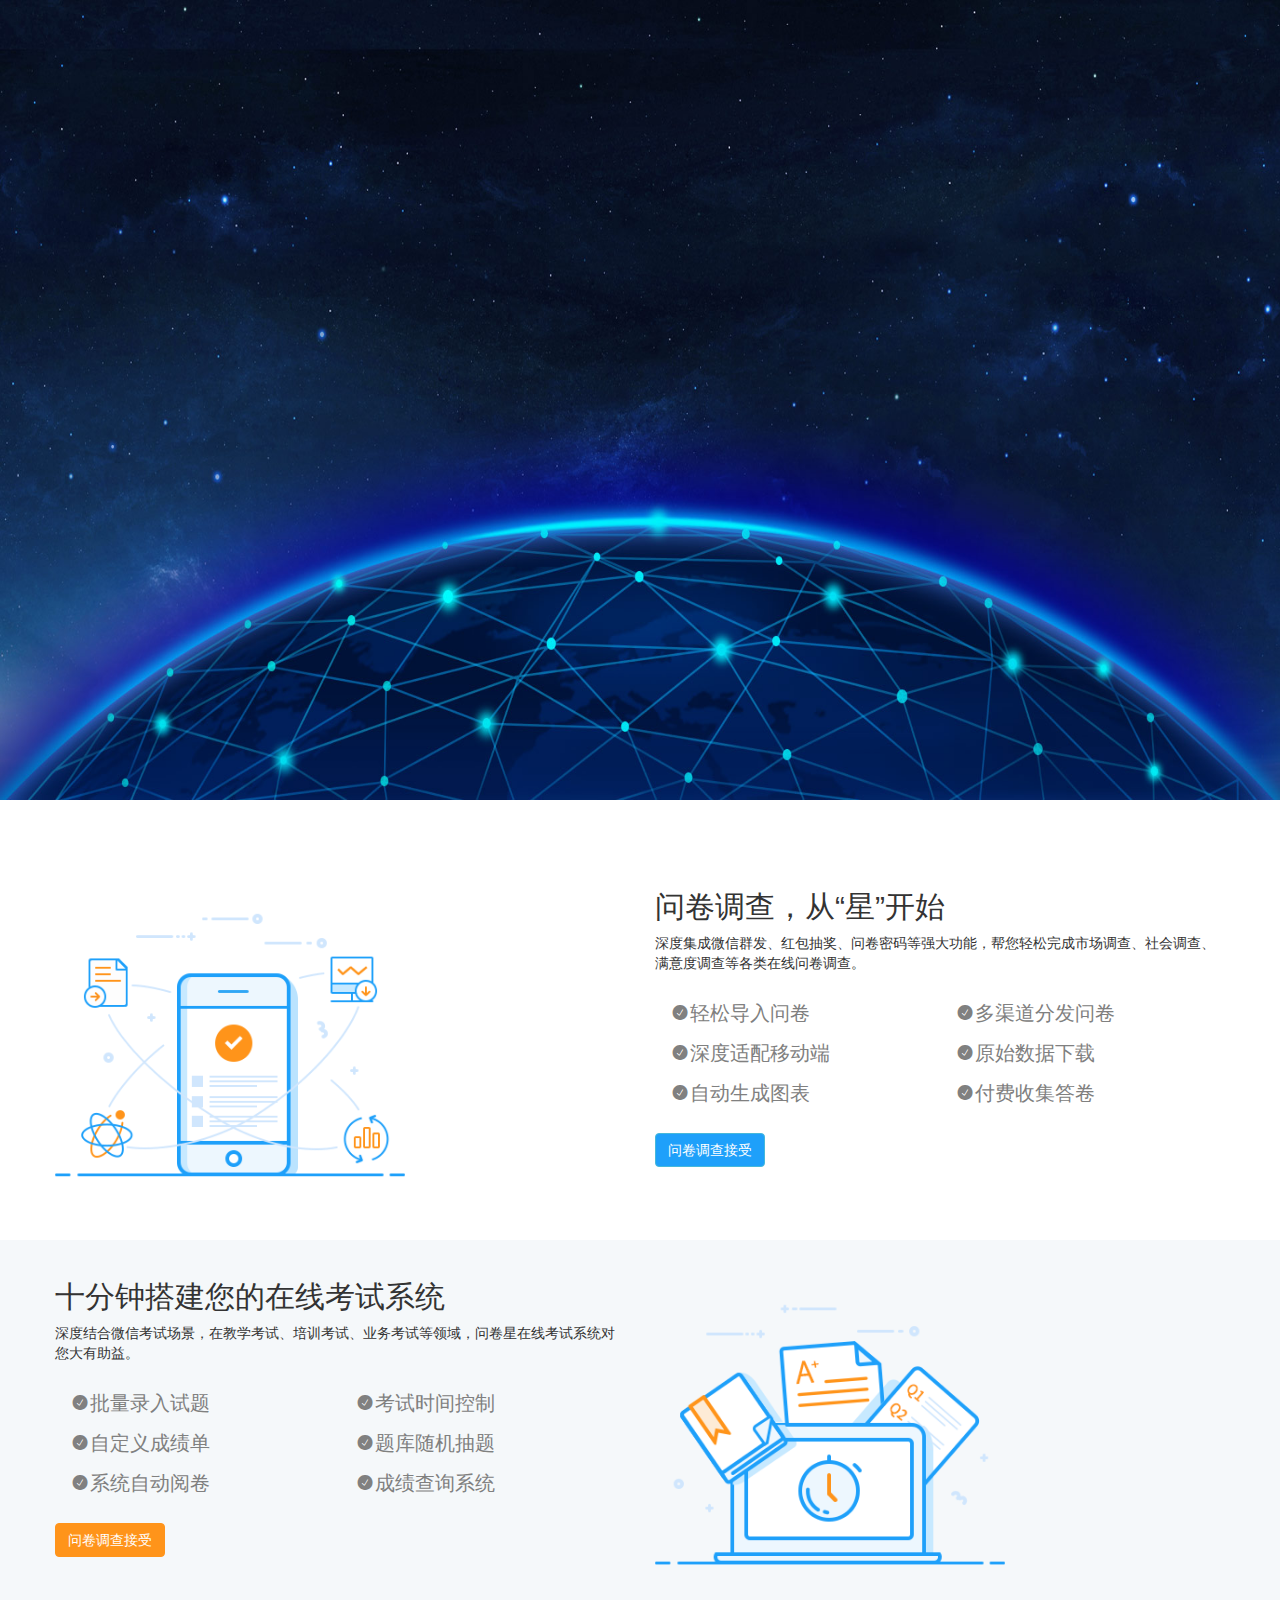
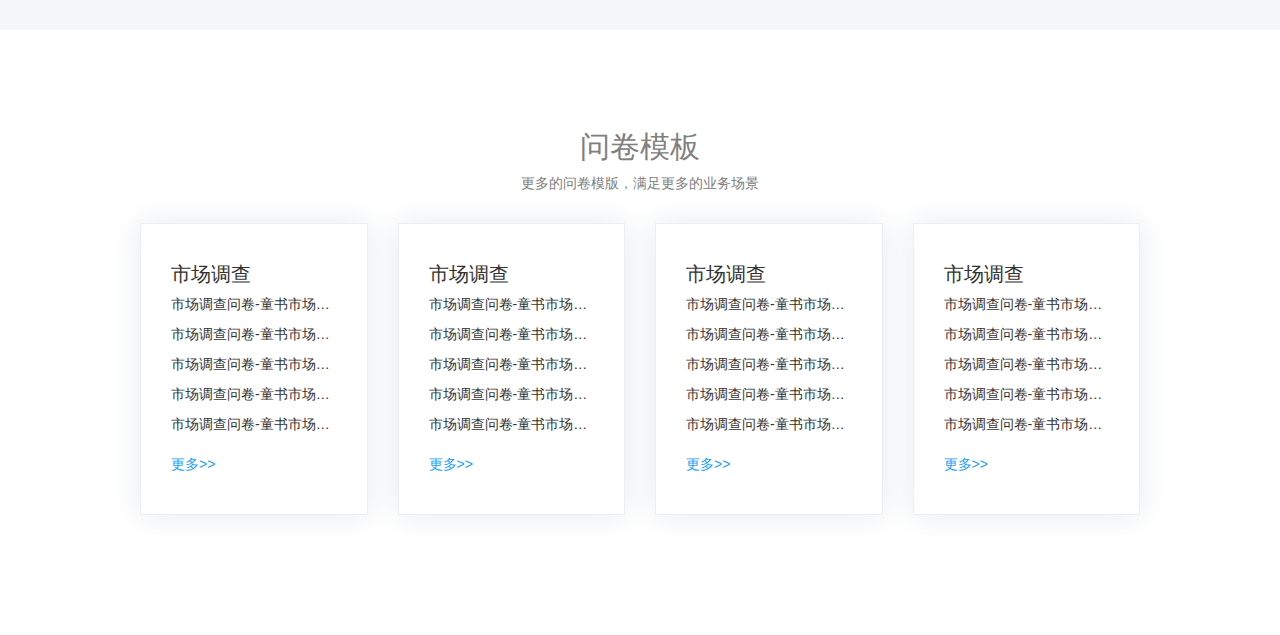
==== src/index.html @ 98cee8bc "问卷星的第一次提交" ====
<!DOCTYPE html>
<html lang="en">

<head>
  <meta charset="UTF-8">
  <meta name="viewport" content="width=device-width, initial-scale=1.0">
  <link rel="stylesheet" href="./bootstrap/css/bootstrap.min.css">
  <link rel="stylesheet" href="./css/public.css">
  <link rel="stylesheet" href="./css/font/iconfont.css">
  <link rel="stylesheet" href="./css/index.css">
  <title>问卷星</title>
</head>

<body>

  <div class="container-fluid">
    <div class="banner">
      <!-- <img src="./img/banner.jpg" alt=""> -->
    </div>
    <div class="banner_item">
      <div class="row public_width">
        <div class="col-lg-6 banner_img">
          <img src="./img/survey.png" alt="">
        </div>
        <div class="col-lg-6 banner_r">
          <h2>问卷调查，从“星”开始</h2>
          <p class="banner_desc">深度集成微信群发、红包抽奖、问卷密码等强大功能，帮您轻松完成市场调查、社会调查、满意度调查等各类在线问卷调查。</p>
          <ul class="banner_list">
            <li class="col-lg-6"><i class="iconfont icon-dui"></i>轻松导入问卷</li>
            <li class="col-lg-6"><i class="iconfont icon-dui"></i>多渠道分发问卷</li>
            <li class="col-lg-6"><i class="iconfont icon-dui"></i>深度适配移动端</li>
            <li class="col-lg-6"><i class="iconfont icon-dui"></i>原始数据下载</li>
            <li class="col-lg-6"><i class="iconfont icon-dui"></i>自动生成图表</li>
            <li class="col-lg-6"><i class="iconfont icon-dui"></i>付费收集答卷</li>
          </ul>
          <button type="button" class="btn btn-info">问卷调查接受</button>
        </div>

      </div>
    </div>

    <div class="banner_item blue_bg">
      <div class="row public_width" >
        <div class="col-lg-6 banner_r ">
          <h2>十分钟搭建您的在线考试系统</h2>
          <p class="banner_desc">深度结合微信考试场景，在教学考试、培训考试、业务考试等领域，问卷星在线考试系统对您大有助益。</p>
          <ul class="banner_list">
            <li class="col-lg-6"><i class="iconfont icon-dui"></i>批量录入试题</li>
            <li class="col-lg-6"><i class="iconfont icon-dui"></i>考试时间控制</li>
            <li class="col-lg-6"><i class="iconfont icon-dui"></i>自定义成绩单</li>
            <li class="col-lg-6"><i class="iconfont icon-dui"></i>题库随机抽题</li>
            <li class="col-lg-6"><i class="iconfont icon-dui"></i>系统自动阅卷</li>
            <li class="col-lg-6"><i class="iconfont icon-dui"></i>成绩查询系统</li>
          </ul>
          <button type="button" class="btn btn-info orange_btn">问卷调查接受</button>
        </div>

        <div class="col-lg-6 banner_img">
          <img src="./img/survey2.png" alt="">
        </div>

      </div>
    </div>

    <div class="q_template public_width">
      <h2 class="text-center gray_color">问卷模板</h2>
      <p class="text-center gray_color">更多的问卷模版，满足更多的业务场景</p>
      <div class="template_item_box row" >
        <div class="template_item col-lg-3">
          <div >
            <dl>
              <dt>市场调查</dt>
              <dd><p class="text_row_1"><a href="javascript:;">市场调查问卷-童书市场调查</a></p></dd>
              <dd><p class="text_row_1"><a href="javascript:;">市场调查问卷-童书市场调查</a></p></dd>
              <dd><p class="text_row_1"><a href="javascript:;">市场调查问卷-童书市场调查</a></p></dd>
              <dd><p class="text_row_1"><a href="javascript:;">市场调查问卷-童书市场调查</a></p></dd>
              <dd><p class="text_row_1"><a href="javascript:;">市场调查问卷-童书市场调查</a></p></dd>
            </dl>
            <p class="more">
              <a href="javascript:;" class="">更多>></a>
            </p>
          </div>
        </div>
        <div class="template_item col-lg-3">
          <div >
            <dl>
              <dt>市场调查</dt>
              <dd><p class="text_row_1"><a href="javascript:;">市场调查问卷-童书市场调查</a></p></dd>
              <dd><p class="text_row_1"><a href="javascript:;">市场调查问卷-童书市场调查</a></p></dd>
              <dd><p class="text_row_1"><a href="javascript:;">市场调查问卷-童书市场调查</a></p></dd>
              <dd><p class="text_row_1"><a href="javascript:;">市场调查问卷-童书市场调查</a></p></dd>
              <dd><p class="text_row_1"><a href="javascript:;">市场调查问卷-童书市场调查</a></p></dd>
            </dl>
            <p class="more">
              <a href="javascript:;" class="">更多>></a>
            </p>
          </div>
        </div>
        <div class="template_item col-lg-3">
          <div >
            <dl>
              <dt>市场调查</dt>
              <dd><p class="text_row_1"><a href="javascript:;">市场调查问卷-童书市场调查</a></p></dd>
              <dd><p class="text_row_1"><a href="javascript:;">市场调查问卷-童书市场调查</a></p></dd>
              <dd><p class="text_row_1"><a href="javascript:;">市场调查问卷-童书市场调查</a></p></dd>
              <dd><p class="text_row_1"><a href="javascript:;">市场调查问卷-童书市场调查</a></p></dd>
              <dd><p class="text_row_1"><a href="javascript:;">市场调查问卷-童书市场调查</a></p></dd>
            </dl>
            <p class="more">
              <a href="javascript:;" class="">更多>></a>
            </p>
          </div>
        </div>
        <div class="template_item col-lg-3">
          <div >
            <dl>
              <dt>市场调查</dt>
              <dd><p class="text_row_1"><a href="javascript:;">市场调查问卷-童书市场调查</a></p></dd>
              <dd><p class="text_row_1"><a href="javascript:;">市场调查问卷-童书市场调查</a></p></dd>
              <dd><p class="text_row_1"><a href="javascript:;">市场调查问卷-童书市场调查</a></p></dd>
              <dd><p class="text_row_1"><a href="javascript:;">市场调查问卷-童书市场调查</a></p></dd>
              <dd><p class="text_row_1"><a href="javascript:;">市场调查问卷-童书市场调查</a></p></dd>
            </dl>
            <p class="more">
              <a href="javascript:;" class="">更多>></a>
            </p>
          </div>
        </div>


      </div>
    </div>

  </div>

  <script src="https://libs.baidu.com/jquery/2.1.4/jquery.min.js"></script>
  <script src="./bootstrap/js/bootstrap.js"></script>
</body>

</html>
---- src/css/public.css ----
* {
    margin: 0;
    padding: 0;
}

.fl {
    float: left;
}

.fr {
    float: right;
}

.public_width {
    width: 1200px;
    margin: 0 auto;
}

li {
    list-style: none;
}

a {
    text-decoration: none;
    color: #333;
}

input[type="button"] {
    border: none;
}


/* 按钮样式 */

/* .btn {
    width: 80px;
    text-align: center;
    color: white;
    cursor: pointer;
    user-select: none;
    height: 30px;
    background-color: rgb(32, 176, 203);
    line-height: 30px;
} */


/* .btn:hover {
    background-color: rgba(32, 176, 203, 0.8);
} */


/* 清除浮动 */

.clf {
    overflow: hidden;
}


/* 取消按钮 */

.closeBtn {
    width: 80px;
    height: 30px;
    text-align: center;
    line-height: 30px;
    color: black;
    background-color: rgb(246, 247, 249);
    cursor: pointer;
    user-select: none;
}

.closeBtn:hover {
    color: red;
}


/* 蒙层样式 */

.mengc {
    position: fixed;
    height: 100%;
    width: 100%;
    /* background-color: rgba(0, 0, 0, 0.5); */
    left: 0;
    top: 0;
    z-index: 10000;
    /* display: none; */
}


/* 蒙层中间的框 */

.mengcChild {
    height: 330px;
    width: 500px;
    margin: 80px auto;
    background-color: white;
    border-radius: 10px;
    position: relative;
    padding: 20px;
}


/* 滚动条样式 */


/*定义滚动条高宽及背景 高宽分别对应横竖滚动条的尺寸*/

body::-webkit-scrollbar-track {
    background-color: #ccc;
    border-radius: 10px;
    -webkit-box-shadow: inset 0 0 6px rgba(0, 0, 0, 0.3);
}


/*定义滚动条轨道 内阴影+圆角*/

body::-webkit-scrollbar-thumb {
    background-color: #555;
    border-radius: 10px;
    -webkit-box-shadow: inset 0 0 6px rgba(0, 0, 0, .3);
}

body::-webkit-scrollbar {
    width: 10px;
    height: 10px;
    background-color: transparent;
}


/* 分页样式 */

.pagebox {
    overflow: hidden;
    float: right;
}

.pagebox span {
    display: block;
    width: 30px;
    height: 30px;
    margin: 5px 5px 5px 0;
    float: left;
    line-height: 30px;
    text-align: center;
    cursor: pointer;
    font-size: 14px;
    user-select: none;
}


/* 提示语样式 */

.alertBox {
    position: fixed;
    width: 100%;
    left: 0;
    top: 20px;
    display: none;
    z-index: 199;
}

.alertTxt {
    border: 3px rgb(112, 200, 248) solid;
    background-color: rgb(219, 241, 253);
    padding: 0 20px;
    margin: 0 auto;
    line-height: 40px;
    display: table;
    text-align: center;
    user-select: none;
}


/* 进度条样式 */


/* 表示总长度背景色 */

progress::-webkit-progress-bar {
    background-color: white;
    border-radius: 7px;
}


/* 表示已完成进度背景色 */

progress::-webkit-progress-value {
    background: rgb(254, 189, 190);
    border-radius: 7px;
}

[v-cloak] {
    display: none;
}


#pageBox .nowPage {

    color: white;
    background-color: rgb(0, 150, 136);
    border-color: rgb(0, 150, 136);
}


#pageBox .noClick {

    /* pointer-events:none; */
    color: #ccc;
    cursor: not-allowed;

}

.text_c {
    text-align: center;
}

.border_1 {
    border: 1px solid #ccc;
}

.h_30{
    height: 30px;
}
.h_500 {
    height: 500px;
}
.h_1000{
    height: 1000px;

}
/* 鼠标停留效果 */
.hover_blue:hover {
    color: rgb(0, 150, 136);
}

/* 超出一行不显示 */

.text_row_1 {
    width: 100%;
    overflow: hidden;
    white-space: nowrap;
    text-overflow: ellipsis;
}

.text_row_2 {
    display: -webkit-box;
    -webkit-box-orient: vertical;
    -webkit-line-clamp: 2;
    overflow: hidden;
}

.shadow_1{
    box-shadow: 1px 1px 5px rgba(0,0,0,.2);
}

.gray_color{
  color: rgb(128, 128, 128);
}
---- src/css/font/iconfont.css ----
@font-face {font-family: "iconfont";
  src: url('iconfont.eot?t=1590397806710'); /* IE9 */
  src: url('iconfont.eot?t=1590397806710#iefix') format('embedded-opentype'), /* IE6-IE8 */
  url('[data-uri]') format('woff2'),
  url('iconfont.woff?t=1590397806710') format('woff'),
  url('iconfont.ttf?t=1590397806710') format('truetype'), /* chrome, firefox, opera, Safari, Android, iOS 4.2+ */
  url('iconfont.svg?t=1590397806710#iconfont') format('svg'); /* iOS 4.1- */
}

.iconfont {
  font-family: "iconfont" !important;
  font-size: 16px;
  font-style: normal;
  -webkit-font-smoothing: antialiased;
  -moz-osx-font-smoothing: grayscale;
}

.icon-VIP:before {
  content: "\e616";
}

.icon-huiyuan1:before {
  content: "\e717";
}

.icon-pm-memberCard:before {
  content: "\e608";
}

.icon-tupian:before {
  content: "\e656";
}

.icon-qianbao:before {
  content: "\e625";
}

.icon-05:before {
  content: "\e610";
}

.icon-biaoqing-xue:before {
  content: "\e634";
}

.icon-dizhi:before {
  content: "\e63e";
}

.icon-youyou-:before {
  content: "\e642";
}

.icon-gerenxinxi:before {
  content: "\e678";
}

.icon-phb:before {
  content: "\e611";
}

.icon-bofangsanjiaoxing:before {
  content: "\e769";
}

.icon-bofang:before {
  content: "\e622";
}

.icon-xiugai:before {
  content: "\e765";
}

.icon-zanting_huaban:before {
  content: "\e638";
}

.icon-11qq:before {
  content: "\e64d";
}

.icon-tuichu2:before {
  content: "\e64e";
}

.icon-guanbi:before {
  content: "\e61b";
}

.icon-weixin1:before {
  content: "\e633";
}

.icon-youfanye:before {
  content: "\e641";
}

.icon-xiangzuo:before {
  content: "\e62f";
}

.icon-weibo1:before {
  content: "\e62d";
}

.icon-you:before {
  content: "\e605";
}

.icon-shangxia:before {
  content: "\e60f";
}

.icon-cuo:before {
  content: "\e613";
}

.icon-dui:before {
  content: "\e614";
}

.icon-zuo:before {
  content: "\e609";
}

.icon-shuru:before {
  content: "\e6ab";
}

.icon-gerenzhongxin:before {
  content: "\e60a";
}

.icon-fangdajing:before {
  content: "\e637";
}

.icon-icon-test:before {
  content: "\e640";
}

.icon-shanchu:before {
  content: "\e603";
}

.icon-huopiaotongxing:before {
  content: "\e604";
}

.icon-zuobiao:before {
  content: "\e615";
}

.icon-iconset0431:before {
  content: "\e736";
}

.icon-iconset0432:before {
  content: "\e737";
}

.icon-tianjia:before {
  content: "\e631";
}

.icon-erweima1:before {
  content: "\e618";
}

.icon-erweima:before {
  content: "\e632";
}

.icon-dianhua:before {
  content: "\e60c";
}

.icon-shijian:before {
  content: "\e65f";
}

.icon-rili:before {
  content: "\e60e";
}

.icon-tablerefresh:before {
  content: "\e61c";
}

.icon-wangfandijia:before {
  content: "\e8da";
}

.icon-tianqi:before {
  content: "\e61a";
}

.icon-jiantou:before {
  content: "\e612";
}

.icon-tubiaolunkuo-:before {
  content: "\e60b";
}

.icon-airudiantubiaohuizhi-zhuanqu_xianaixin:before {
  content: "\e6a1";
}

.icon-canting:before {
  content: "\e607";
}

.icon-laba:before {
  content: "\e60d";
}

.icon-weimingmingwenjianjia_xunhuan:before {
  content: "\e63b";
}

.icon-chaxun:before {
  content: "\e78a";
}

.icon-qianbi:before {
  content: "\e628";
}

.icon-taojinbi:before {
  content: "\e756";
}

.icon-bizhong:before {
  content: "\e65d";
}

.icon-icon-bofang:before {
  content: "\e630";
}

.icon-bi:before {
  content: "\e620";
}

.icon-shoucang2:before {
  content: "\e601";
}

.icon-dianzan:before {
  content: "\e602";
}

.icon-jinzhi:before {
  content: "\e635";
}

.icon-UPzhu:before {
  content: "\e665";
}

.icon-shouye:before {
  content: "\e606";
}

.icon-fengche:before {
  content: "\e600";
}

.icon-bilibili-fill:before {
  content: "\e75c";
}
---- src/css/index.css ----
.desc{
  color: rgb(128, 128, 128);
  margin: 10px 0;

}
.banner_list{
  margin: 20px 0;
  overflow: hidden;

}
.banner_list>li{
  line-height: 40px;
  color: rgb(128, 128, 128);
  font-size: 20px;
}

.banner_item{
  padding: 20px 0;
}
.banner_list>li i{
  font-size: 20px;

}
.banner_r .btn{
  background-color: rgb(30, 160, 250);
}
.blue_bg{
  background-color: rgb(245, 248, 250);
}
.banner_r .orange_btn{
  background-color: rgb(255, 148, 26);
  border-color: rgb(255, 148, 26);
}
.banner_img{
  height: 350px;
}
.banner_img img{
  height: 100%;
}
.template_item_box{
  padding: 20px 100px;
  /* background-color: rgb(246, 248, 249); */
  overflow: hidden;
}


.template_item>div{
  background-color: white;
  padding: 30px;
  /* height: 300px; */
  box-shadow: 0px 0px 30px #E6E9ED;
  border: 1px solid #EEEEEE;
}
.q_template{
  margin: 100px auto;
}
.template_item dt{
  font-size: 20px;
  line-height: 40px;
  font-weight: 500;
}
.template_item .more{
 height: 20px;
}
.template_item .more a{
  /* float: right; */
  margin-right: 10px;
  color: #1EA0FA;
}
.container-fluid{
  padding: 0;
}
.banner{
  background: url(../img/banner.jpg) no-repeat;
  background-size: 100% 100%;
  height: 800px;
  margin-bottom: 50px;
}
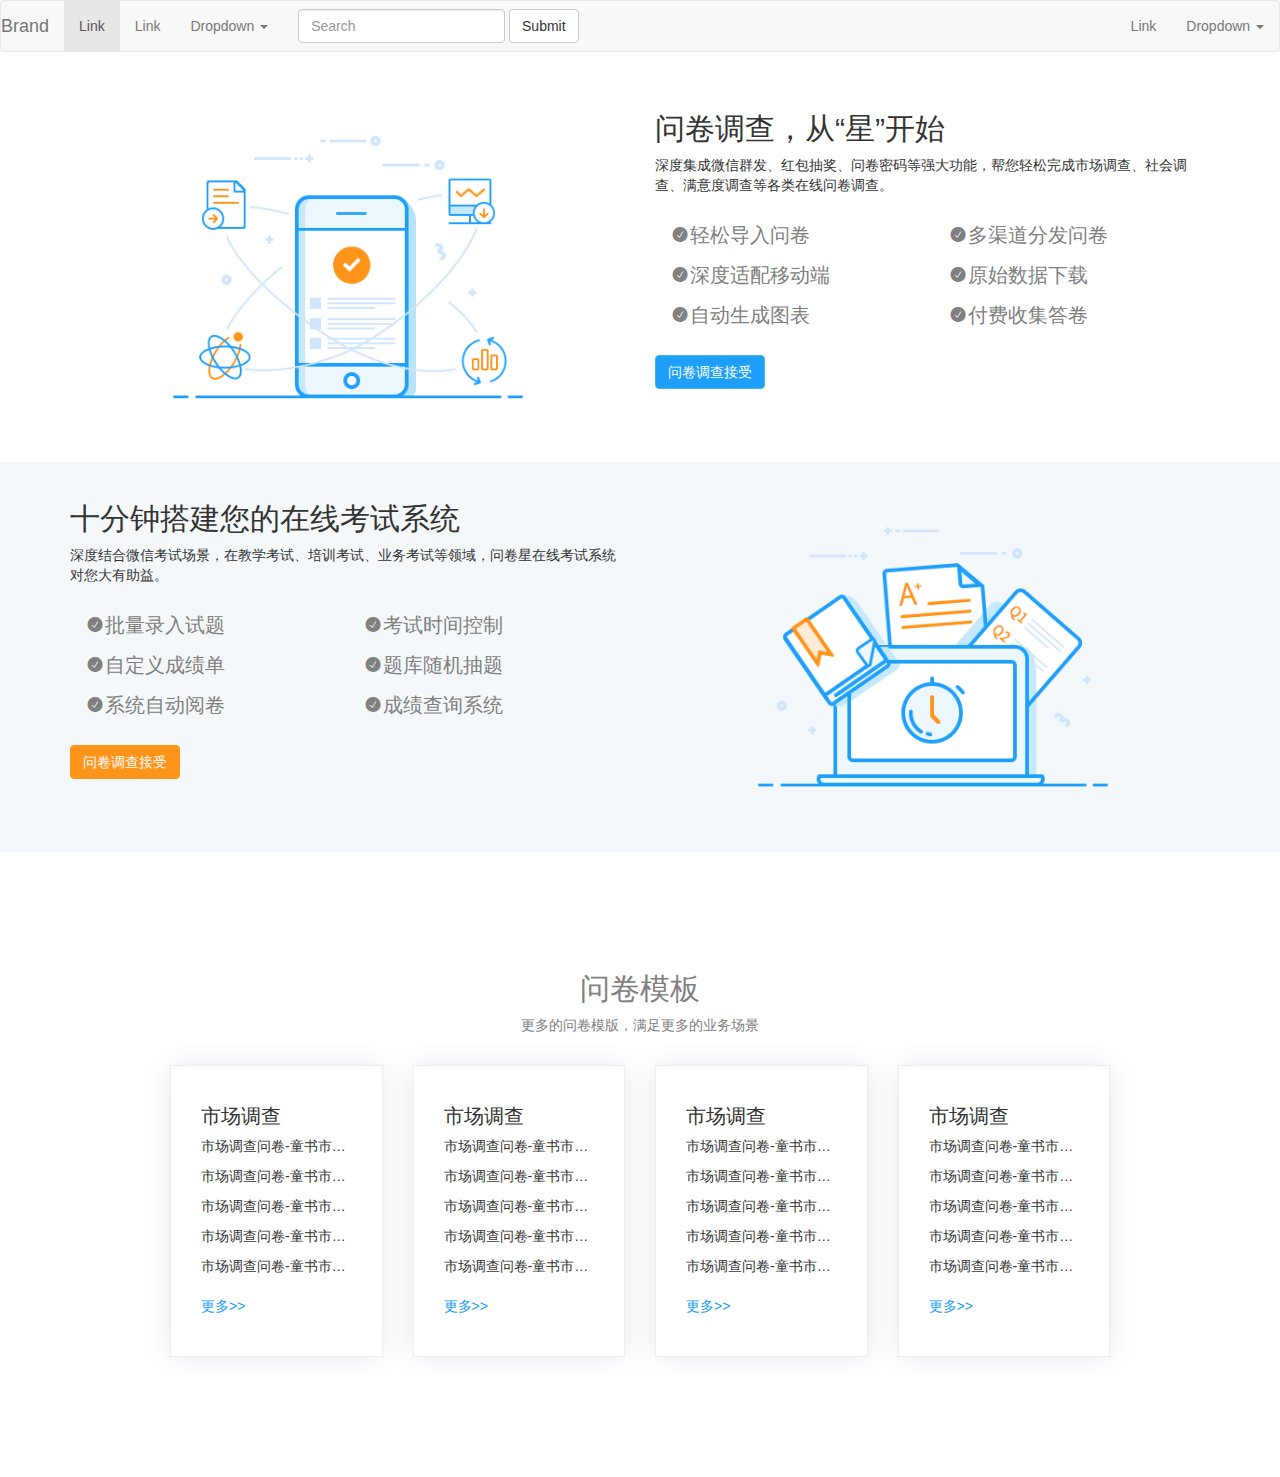
==== commit 71881c85: "第二次提交，实现页面的响应式" ====
--- a/src/index.html
+++ b/src/index.html
@@ -12,26 +12,81 @@
 </head>
 
 <body>
-
-  <div class="container-fluid">
-    <div class="banner">
-      <!-- <img src="./img/banner.jpg" alt=""> -->
-    </div>
-    <div class="banner_item">
-      <div class="row public_width">
-        <div class="col-lg-6 banner_img">
+    <nav class="navbar navbar-default">
+      <div class="container-fluid">
+        <!-- Brand and toggle get grouped for better mobile display -->
+        <div class="navbar-header">
+          <button type="button" class="navbar-toggle collapsed" data-toggle="collapse" data-target="#bs-example-navbar-collapse-1" aria-expanded="false">
+            <span class="sr-only">Toggle navigation</span>
+            <span class="icon-bar"></span>
+            <span class="icon-bar"></span>
+            <span class="icon-bar"></span>
+          </button>
+          <a class="navbar-brand" href="#">Brand</a>
+        </div>
+    
+        <!-- Collect the nav links, forms, and other content for toggling -->
+        <div class="collapse navbar-collapse" id="bs-example-navbar-collapse-1">
+          <ul class="nav navbar-nav">
+            <li class="active"><a href="#">Link <span class="sr-only">(current)</span></a></li>
+            <li><a href="#">Link</a></li>
+            <li class="dropdown">
+              <a href="#" class="dropdown-toggle" data-toggle="dropdown" role="button" aria-haspopup="true" aria-expanded="false">Dropdown <span class="caret"></span></a>
+              <ul class="dropdown-menu">
+                <li><a href="#">Action</a></li>
+                <li><a href="#">Another action</a></li>
+                <li><a href="#">Something else here</a></li>
+                <li role="separator" class="divider"></li>
+                <li><a href="#">Separated link</a></li>
+                <li role="separator" class="divider"></li>
+                <li><a href="#">One more separated link</a></li>
+              </ul>
+            </li>
+          </ul>
+          <form class="navbar-form navbar-left">
+            <div class="form-group">
+              <input type="text" class="form-control" placeholder="Search">
+            </div>
+            <button type="submit" class="btn btn-default">Submit</button>
+          </form>
+          <ul class="nav navbar-nav navbar-right">
+            <li><a href="#">Link</a></li>
+            <li class="dropdown">
+              <a href="#" class="dropdown-toggle" data-toggle="dropdown" role="button" aria-haspopup="true" aria-expanded="false">Dropdown <span class="caret"></span></a>
+              <ul class="dropdown-menu">
+                <li><a href="#">Action</a></li>
+                <li><a href="#">Another action</a></li>
+                <li><a href="#">Something else here</a></li>
+                <li role="separator" class="divider"></li>
+                <li><a href="#">Separated link</a></li>
+              </ul>
+            </li>
+          </ul>
+        </div><!-- /.navbar-collapse -->
+      </div><!-- /.container-fluid -->
+    </nav>
+
+  <div class="container">
+
+    
+
+  </div>
+  <div class="banner_item">
+    <div class="container">
+      <div class="row ">
+        <div class="col-md-6 banner_img">
           <img src="./img/survey.png" alt="">
         </div>
-        <div class="col-lg-6 banner_r">
+        <div class="col-md-6 banner_r">
           <h2>问卷调查，从“星”开始</h2>
           <p class="banner_desc">深度集成微信群发、红包抽奖、问卷密码等强大功能，帮您轻松完成市场调查、社会调查、满意度调查等各类在线问卷调查。</p>
           <ul class="banner_list">
-            <li class="col-lg-6"><i class="iconfont icon-dui"></i>轻松导入问卷</li>
-            <li class="col-lg-6"><i class="iconfont icon-dui"></i>多渠道分发问卷</li>
-            <li class="col-lg-6"><i class="iconfont icon-dui"></i>深度适配移动端</li>
-            <li class="col-lg-6"><i class="iconfont icon-dui"></i>原始数据下载</li>
-            <li class="col-lg-6"><i class="iconfont icon-dui"></i>自动生成图表</li>
-            <li class="col-lg-6"><i class="iconfont icon-dui"></i>付费收集答卷</li>
+            <li class="col-xs-6"><i class="iconfont icon-dui"></i>轻松导入问卷</li>
+            <li class="col-xs-6"><i class="iconfont icon-dui"></i>多渠道分发问卷</li>
+            <li class="col-xs-6"><i class="iconfont icon-dui"></i>深度适配移动端</li>
+            <li class="col-xs-6"><i class="iconfont icon-dui"></i>原始数据下载</li>
+            <li class="col-xs-6"><i class="iconfont icon-dui"></i>自动生成图表</li>
+            <li class="col-xs-6"><i class="iconfont icon-dui"></i>付费收集答卷</li>
           </ul>
           <button type="button" class="btn btn-info">问卷调查接受</button>
         </div>
@@ -39,99 +94,144 @@
       </div>
     </div>
 
-    <div class="banner_item blue_bg">
-      <div class="row public_width" >
-        <div class="col-lg-6 banner_r ">
+  </div>
+
+  <div class="banner_item blue_bg">
+    <div class="container">
+      <div class="row ">
+        <div class="col-md-6 banner_img col-md-push-6">
+          <img src="./img/survey2.png" alt="">
+        </div>
+
+        <div class="col-md-6 banner_r  col-md-pull-6">
           <h2>十分钟搭建您的在线考试系统</h2>
           <p class="banner_desc">深度结合微信考试场景，在教学考试、培训考试、业务考试等领域，问卷星在线考试系统对您大有助益。</p>
           <ul class="banner_list">
-            <li class="col-lg-6"><i class="iconfont icon-dui"></i>批量录入试题</li>
-            <li class="col-lg-6"><i class="iconfont icon-dui"></i>考试时间控制</li>
-            <li class="col-lg-6"><i class="iconfont icon-dui"></i>自定义成绩单</li>
-            <li class="col-lg-6"><i class="iconfont icon-dui"></i>题库随机抽题</li>
-            <li class="col-lg-6"><i class="iconfont icon-dui"></i>系统自动阅卷</li>
-            <li class="col-lg-6"><i class="iconfont icon-dui"></i>成绩查询系统</li>
+            <li class="col-xs-6"><i class="iconfont icon-dui"></i>批量录入试题</li>
+            <li class="col-xs-6"><i class="iconfont icon-dui"></i>考试时间控制</li>
+            <li class="col-xs-6"><i class="iconfont icon-dui"></i>自定义成绩单</li>
+            <li class="col-xs-6"><i class="iconfont icon-dui"></i>题库随机抽题</li>
+            <li class="col-xs-6"><i class="iconfont icon-dui"></i>系统自动阅卷</li>
+            <li class="col-xs-6"><i class="iconfont icon-dui"></i>成绩查询系统</li>
           </ul>
           <button type="button" class="btn btn-info orange_btn">问卷调查接受</button>
         </div>
 
-        <div class="col-lg-6 banner_img">
-          <img src="./img/survey2.png" alt="">
-        </div>
-
+     
       </div>
     </div>
 
-    <div class="q_template public_width">
-      <h2 class="text-center gray_color">问卷模板</h2>
-      <p class="text-center gray_color">更多的问卷模版，满足更多的业务场景</p>
-      <div class="template_item_box row" >
-        <div class="template_item col-lg-3">
-          <div >
-            <dl>
-              <dt>市场调查</dt>
-              <dd><p class="text_row_1"><a href="javascript:;">市场调查问卷-童书市场调查</a></p></dd>
-              <dd><p class="text_row_1"><a href="javascript:;">市场调查问卷-童书市场调查</a></p></dd>
-              <dd><p class="text_row_1"><a href="javascript:;">市场调查问卷-童书市场调查</a></p></dd>
-              <dd><p class="text_row_1"><a href="javascript:;">市场调查问卷-童书市场调查</a></p></dd>
-              <dd><p class="text_row_1"><a href="javascript:;">市场调查问卷-童书市场调查</a></p></dd>
-            </dl>
-            <p class="more">
-              <a href="javascript:;" class="">更多>></a>
-            </p>
-          </div>
-        </div>
-        <div class="template_item col-lg-3">
-          <div >
-            <dl>
-              <dt>市场调查</dt>
-              <dd><p class="text_row_1"><a href="javascript:;">市场调查问卷-童书市场调查</a></p></dd>
-              <dd><p class="text_row_1"><a href="javascript:;">市场调查问卷-童书市场调查</a></p></dd>
-              <dd><p class="text_row_1"><a href="javascript:;">市场调查问卷-童书市场调查</a></p></dd>
-              <dd><p class="text_row_1"><a href="javascript:;">市场调查问卷-童书市场调查</a></p></dd>
-              <dd><p class="text_row_1"><a href="javascript:;">市场调查问卷-童书市场调查</a></p></dd>
-            </dl>
-            <p class="more">
-              <a href="javascript:;" class="">更多>></a>
-            </p>
-          </div>
-        </div>
-        <div class="template_item col-lg-3">
-          <div >
-            <dl>
-              <dt>市场调查</dt>
-              <dd><p class="text_row_1"><a href="javascript:;">市场调查问卷-童书市场调查</a></p></dd>
-              <dd><p class="text_row_1"><a href="javascript:;">市场调查问卷-童书市场调查</a></p></dd>
-              <dd><p class="text_row_1"><a href="javascript:;">市场调查问卷-童书市场调查</a></p></dd>
-              <dd><p class="text_row_1"><a href="javascript:;">市场调查问卷-童书市场调查</a></p></dd>
-              <dd><p class="text_row_1"><a href="javascript:;">市场调查问卷-童书市场调查</a></p></dd>
-            </dl>
-            <p class="more">
-              <a href="javascript:;" class="">更多>></a>
-            </p>
-          </div>
-        </div>
-        <div class="template_item col-lg-3">
-          <div >
-            <dl>
-              <dt>市场调查</dt>
-              <dd><p class="text_row_1"><a href="javascript:;">市场调查问卷-童书市场调查</a></p></dd>
-              <dd><p class="text_row_1"><a href="javascript:;">市场调查问卷-童书市场调查</a></p></dd>
-              <dd><p class="text_row_1"><a href="javascript:;">市场调查问卷-童书市场调查</a></p></dd>
-              <dd><p class="text_row_1"><a href="javascript:;">市场调查问卷-童书市场调查</a></p></dd>
-              <dd><p class="text_row_1"><a href="javascript:;">市场调查问卷-童书市场调查</a></p></dd>
-            </dl>
-            <p class="more">
-              <a href="javascript:;" class="">更多>></a>
-            </p>
-          </div>
-        </div>
-
-
-      </div>
+  </div>
+
+  <div class="q_template container">
+    <h2 class="text-center gray_color">问卷模板</h2>
+    <p class="text-center gray_color">更多的问卷模版，满足更多的业务场景</p>
+    <div class="template_item_box row">
+      <div class="template_item col-lg-3  col-md-6">
+        <div>
+          <dl>
+            <dt>市场调查</dt>
+            <dd>
+              <p class="text_row_1"><a href="javascript:;">市场调查问卷-童书市场调查</a></p>
+            </dd>
+            <dd>
+              <p class="text_row_1"><a href="javascript:;">市场调查问卷-童书市场调查</a></p>
+            </dd>
+            <dd>
+              <p class="text_row_1"><a href="javascript:;">市场调查问卷-童书市场调查</a></p>
+            </dd>
+            <dd>
+              <p class="text_row_1"><a href="javascript:;">市场调查问卷-童书市场调查</a></p>
+            </dd>
+            <dd>
+              <p class="text_row_1"><a href="javascript:;">市场调查问卷-童书市场调查</a></p>
+            </dd>
+          </dl>
+          <p class="more">
+            <a href="javascript:;" class="">更多>></a>
+          </p>
+        </div>
+      </div>
+      <div class="template_item col-lg-3  col-md-6">
+        <div>
+          <dl>
+            <dt>市场调查</dt>
+            <dd>
+              <p class="text_row_1"><a href="javascript:;">市场调查问卷-童书市场调查</a></p>
+            </dd>
+            <dd>
+              <p class="text_row_1"><a href="javascript:;">市场调查问卷-童书市场调查</a></p>
+            </dd>
+            <dd>
+              <p class="text_row_1"><a href="javascript:;">市场调查问卷-童书市场调查</a></p>
+            </dd>
+            <dd>
+              <p class="text_row_1"><a href="javascript:;">市场调查问卷-童书市场调查</a></p>
+            </dd>
+            <dd>
+              <p class="text_row_1"><a href="javascript:;">市场调查问卷-童书市场调查</a></p>
+            </dd>
+          </dl>
+          <p class="more">
+            <a href="javascript:;" class="">更多>></a>
+          </p>
+        </div>
+      </div>
+      <div class="template_item col-lg-3  col-md-6">
+        <div>
+          <dl>
+            <dt>市场调查</dt>
+            <dd>
+              <p class="text_row_1"><a href="javascript:;">市场调查问卷-童书市场调查</a></p>
+            </dd>
+            <dd>
+              <p class="text_row_1"><a href="javascript:;">市场调查问卷-童书市场调查</a></p>
+            </dd>
+            <dd>
+              <p class="text_row_1"><a href="javascript:;">市场调查问卷-童书市场调查</a></p>
+            </dd>
+            <dd>
+              <p class="text_row_1"><a href="javascript:;">市场调查问卷-童书市场调查</a></p>
+            </dd>
+            <dd>
+              <p class="text_row_1"><a href="javascript:;">市场调查问卷-童书市场调查</a></p>
+            </dd>
+          </dl>
+          <p class="more">
+            <a href="javascript:;" class="">更多>></a>
+          </p>
+        </div>
+      </div>
+      <div class="template_item col-lg-3  col-md-6">
+        <div>
+          <dl>
+            <dt>市场调查</dt>
+            <dd>
+              <p class="text_row_1"><a href="javascript:;">市场调查问卷-童书市场调查</a></p>
+            </dd>
+            <dd>
+              <p class="text_row_1"><a href="javascript:;">市场调查问卷-童书市场调查</a></p>
+            </dd>
+            <dd>
+              <p class="text_row_1"><a href="javascript:;">市场调查问卷-童书市场调查</a></p>
+            </dd>
+            <dd>
+              <p class="text_row_1"><a href="javascript:;">市场调查问卷-童书市场调查</a></p>
+            </dd>
+            <dd>
+              <p class="text_row_1"><a href="javascript:;">市场调查问卷-童书市场调查</a></p>
+            </dd>
+          </dl>
+          <p class="more">
+            <a href="javascript:;" class="">更多>></a>
+          </p>
+        </div>
+      </div>
+
+
     </div>
-
-  </div>
+  </div>
+
 
   <script src="https://libs.baidu.com/jquery/2.1.4/jquery.min.js"></script>
   <script src="./bootstrap/js/bootstrap.js"></script>
--- a/src/css/index.css
+++ b/src/css/index.css
@@ -1,78 +1,103 @@
-.desc{
-  color: rgb(128, 128, 128);
-  margin: 10px 0;
-
+.desc {
+	color: rgb(128, 128, 128);
+	margin: 10px 0;
 }
-.banner_list{
-  margin: 20px 0;
-  overflow: hidden;
-
+.banner_list {
+	margin: 20px 0;
+	overflow: hidden;
 }
-.banner_list>li{
-  line-height: 40px;
-  color: rgb(128, 128, 128);
-  font-size: 20px;
+.banner_list > li {
+	line-height: 40px;
+	color: rgb(128, 128, 128);
+	font-size: 20px;
 }
 
-.banner_item{
-  padding: 20px 0;
+.banner_item {
+	padding: 20px 0;
 }
-.banner_list>li i{
-  font-size: 20px;
-
+.banner_list > li i {
+	font-size: 20px;
 }
-.banner_r .btn{
-  background-color: rgb(30, 160, 250);
+.banner_r .btn {
+	background-color: rgb(30, 160, 250);
 }
-.blue_bg{
-  background-color: rgb(245, 248, 250);
+.blue_bg {
+	background-color: rgb(245, 248, 250);
 }
-.banner_r .orange_btn{
-  background-color: rgb(255, 148, 26);
-  border-color: rgb(255, 148, 26);
+.banner_r .orange_btn {
+	background-color: rgb(255, 148, 26);
+	border-color: rgb(255, 148, 26);
 }
-.banner_img{
-  height: 350px;
+.banner_img {
+	height: 350px;
 }
-.banner_img img{
-  height: 100%;
+.banner_img img {
+	height: 100%;
+	margin: 0 auto;
+	display: block;
 }
-.template_item_box{
-  padding: 20px 100px;
-  /* background-color: rgb(246, 248, 249); */
-  overflow: hidden;
+.template_item_box {
+	padding: 20px 100px;
+	/* background-color: rgb(246, 248, 249); */
+	overflow: hidden;
 }
 
+.template_item > div {
+	background-color: white;
+	padding: 30px;
+	/* height: 300px; */
+	box-shadow: 0px 0px 30px #e6e9ed;
+	border: 1px solid #eeeeee;
+}
+.q_template {
+	margin: 100px auto;
+}
+.template_item dt {
+	font-size: 20px;
+	line-height: 40px;
+	font-weight: 500;
+}
+.template_item .more {
+	height: 20px;
+}
+.template_item .more a {
+	/* float: right; */
+	margin-right: 10px;
+	color: #1ea0fa;
+}
+.container-fluid {
+	padding: 0;
+}
+/* .banner */
 
-.template_item>div{
-  background-color: white;
-  padding: 30px;
-  /* height: 300px; */
-  box-shadow: 0px 0px 30px #E6E9ED;
-  border: 1px solid #EEEEEE;
+/* .banner {
+	background: url(../img/banner.jpg) no-repeat;
+	background-size: 100% 100%;
+	height: 800px;
+	margin-bottom: 50px;
+} */
+@media screen and (max-width: 991px) {
+	.banner_item button {
+		margin: 0 auto;
+		display: block;
+	}
+	.banner_item img {
+		margin: 0 auto;
+		display: block;
+	}
+	.banner_item h2 {
+		text-align: center;
+	}
+	.banner_item li {
+		font-size: 14px;
+		padding-left: 10px;
+		text-align: center;
+  }
+  .template_item_box{
+    padding: 20px;
+  }
+
+	/* .banner_item{
+    background-color: red;
+  } */
 }
-.q_template{
-  margin: 100px auto;
-}
-.template_item dt{
-  font-size: 20px;
-  line-height: 40px;
-  font-weight: 500;
-}
-.template_item .more{
- height: 20px;
-}
-.template_item .more a{
-  /* float: right; */
-  margin-right: 10px;
-  color: #1EA0FA;
-}
-.container-fluid{
-  padding: 0;
-}
-.banner{
-  background: url(../img/banner.jpg) no-repeat;
-  background-size: 100% 100%;
-  height: 800px;
-  margin-bottom: 50px;
-}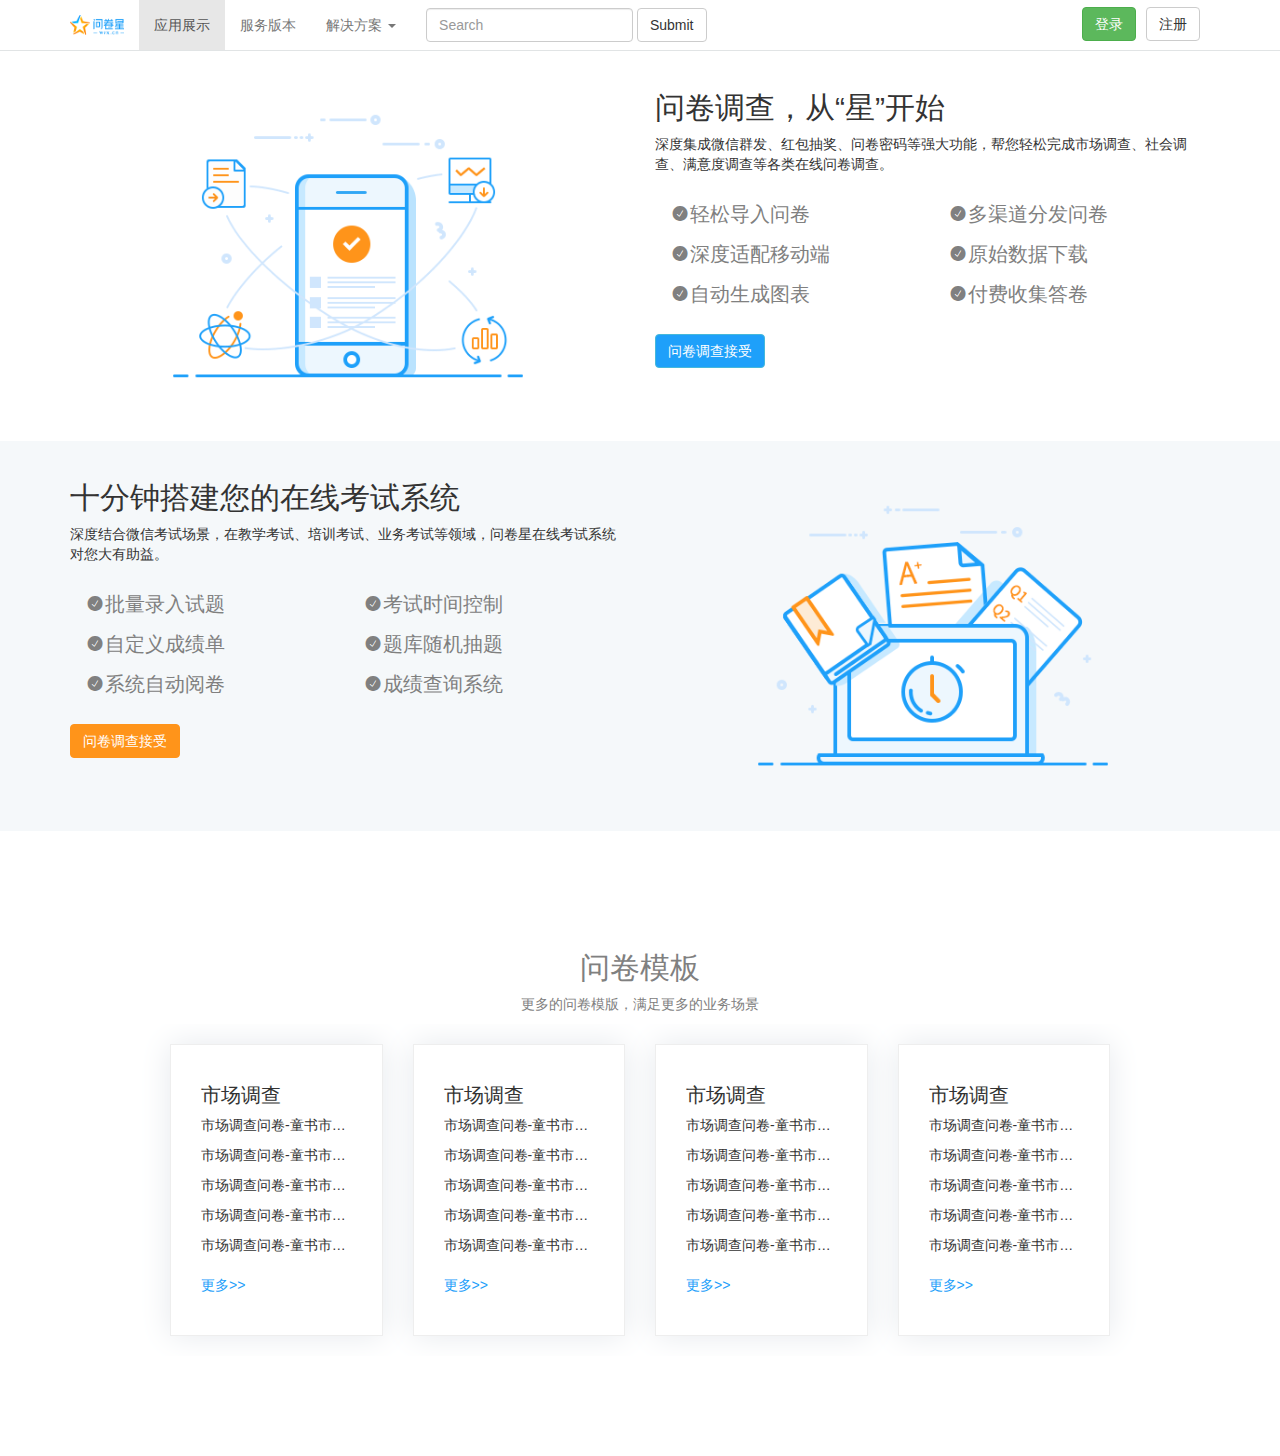
==== commit 90d0a0d5: "更新导航、注册登录" ====
--- a/src/index.html
+++ b/src/index.html
@@ -7,70 +7,82 @@
   <link rel="stylesheet" href="./bootstrap/css/bootstrap.min.css">
   <link rel="stylesheet" href="./css/public.css">
   <link rel="stylesheet" href="./css/font/iconfont.css">
+  <link rel="stylesheet" href="./css/nav.css">
   <link rel="stylesheet" href="./css/index.css">
   <title>问卷星</title>
 </head>
 
 <body>
-    <nav class="navbar navbar-default">
-      <div class="container-fluid">
-        <!-- Brand and toggle get grouped for better mobile display -->
-        <div class="navbar-header">
-          <button type="button" class="navbar-toggle collapsed" data-toggle="collapse" data-target="#bs-example-navbar-collapse-1" aria-expanded="false">
-            <span class="sr-only">Toggle navigation</span>
-            <span class="icon-bar"></span>
-            <span class="icon-bar"></span>
-            <span class="icon-bar"></span>
-          </button>
-          <a class="navbar-brand" href="#">Brand</a>
-        </div>
-    
-        <!-- Collect the nav links, forms, and other content for toggling -->
-        <div class="collapse navbar-collapse" id="bs-example-navbar-collapse-1">
-          <ul class="nav navbar-nav">
-            <li class="active"><a href="#">Link <span class="sr-only">(current)</span></a></li>
-            <li><a href="#">Link</a></li>
-            <li class="dropdown">
-              <a href="#" class="dropdown-toggle" data-toggle="dropdown" role="button" aria-haspopup="true" aria-expanded="false">Dropdown <span class="caret"></span></a>
-              <ul class="dropdown-menu">
-                <li><a href="#">Action</a></li>
-                <li><a href="#">Another action</a></li>
-                <li><a href="#">Something else here</a></li>
-                <li role="separator" class="divider"></li>
-                <li><a href="#">Separated link</a></li>
-                <li role="separator" class="divider"></li>
-                <li><a href="#">One more separated link</a></li>
-              </ul>
-            </li>
-          </ul>
-          <form class="navbar-form navbar-left">
-            <div class="form-group">
-              <input type="text" class="form-control" placeholder="Search">
-            </div>
-            <button type="submit" class="btn btn-default">Submit</button>
-          </form>
-          <ul class="nav navbar-nav navbar-right">
-            <li><a href="#">Link</a></li>
-            <li class="dropdown">
-              <a href="#" class="dropdown-toggle" data-toggle="dropdown" role="button" aria-haspopup="true" aria-expanded="false">Dropdown <span class="caret"></span></a>
-              <ul class="dropdown-menu">
-                <li><a href="#">Action</a></li>
-                <li><a href="#">Another action</a></li>
-                <li><a href="#">Something else here</a></li>
-                <li role="separator" class="divider"></li>
-                <li><a href="#">Separated link</a></li>
-              </ul>
-            </li>
-          </ul>
-        </div><!-- /.navbar-collapse -->
-      </div><!-- /.container-fluid -->
-    </nav>
-
-  <div class="container">
-
-    
-
-  </div>
+   
+  <div class="head">
+    <div class="container">
+      <!-- <div class="headLog">
+        <a href="#">
+          <img src="../src/img/logonew.png" alt="">
+        </a>
+      </div> -->
+
+      <nav class="navbar navbar-default">
+        <div class="container-fluid">
+     
+          <div class="navbar-header">
+            <button type="button" class="navbar-toggle collapsed" data-toggle="collapse" data-target="#bs-example-navbar-collapse-1">
+              <span class="sr-only">Toggle navigation</span>
+              <span class="icon-bar"></span>
+              <span class="icon-bar"></span>
+              <span class="icon-bar"></span>
+            </button>
+            <a class="navbar-brand" href="#">
+              <img src="./img/logonew.png" class="img-responsive logImg" alt="">
+            </a>
+          </div>
+      
+       
+          <div class="collapse navbar-collapse" id="bs-example-navbar-collapse-1">
+            <ul class="nav navbar-nav">
+              <li class="active"><a href="#">应用展示 <span class="sr-only">(current)</span></a></li>
+              <li><a href="#">服务版本</a></li>
+              <li class="dropdown">
+                <a href="#" class="dropdown-toggle" data-toggle="dropdown" role="button" aria-haspopup="true" aria-expanded="false">解决方案 <span class="caret"></span></a>
+                <ul class="dropdown-menu">
+                  <li><a href="#">员工体验管理</a></li>
+                  <li><a href="#">客户体验管理</a></li>
+                  <!-- <li><a href="#">Something else here</a></li>
+                  <li role="separator" class="divider"></li>
+                  <li><a href="#">Separated link</a></li>
+                  <li role="separator" class="divider"></li>
+                  <li><a href="#">One more separated link</a></li> -->
+                </ul>
+              </li>
+            </ul>
+            <form class="navbar-form navbar-left">
+              <div class="form-group">
+                <input type="text" class="form-control" placeholder="Search">
+              </div>
+              <button type="submit" class="btn btn-default">Submit</button>
+            </form>
+            <ul class="nav navbar-nav navbar-right login_box">
+              <li><button  class="btn btn-success loginBtn"><a href="./login.html">登录</a></button></li>
+              <li><button  class="btn btn-default"><a href="./login.html">注册</a></button></li>
+              <!-- <li class="dropdown">
+                <a href="#" class="dropdown-toggle" data-toggle="dropdown" role="button" aria-haspopup="true" aria-expanded="false">Dropdown <span class="caret"></span></a>
+                <ul class="dropdown-menu">
+                  <li><a href="#">Action</a></li>
+                  <li><a href="#">Another action</a></li>
+                  <li><a href="#">Something else here</a></li>
+                  <li role="separator" class="divider"></li>
+                  <li><a href="#">Separated link</a></li>
+                </ul>
+              </li> -->
+            </ul>
+          </div>
+        </div>
+      </nav>
+
+    </div>
+  </div>
+
+
   <div class="banner_item">
     <div class="container">
       <div class="row ">
--- a/src/css/public.css
+++ b/src/css/public.css
@@ -14,6 +14,7 @@
 .public_width {
     width: 1200px;
     margin: 0 auto;
+    
 }
 
 li {
--- a/src/css/nav.css
+++ b/src/css/nav.css
@@ -0,0 +1,24 @@
+.head{
+
+  min-height: 51px;
+  border-bottom: 1px solid rgb(225, 228, 229);
+}
+
+.head  .navbar-default{
+  background-color: white;
+  border: none;
+  /* height: 67px; */
+  height: auto;
+  margin: 0;
+}
+ 
+.logImg{
+  height: 100%;
+}
+.login_box button{
+  margin-top: 7px;
+  margin-right: 10px;
+}
+.loginBtn a{
+  color: white;
+}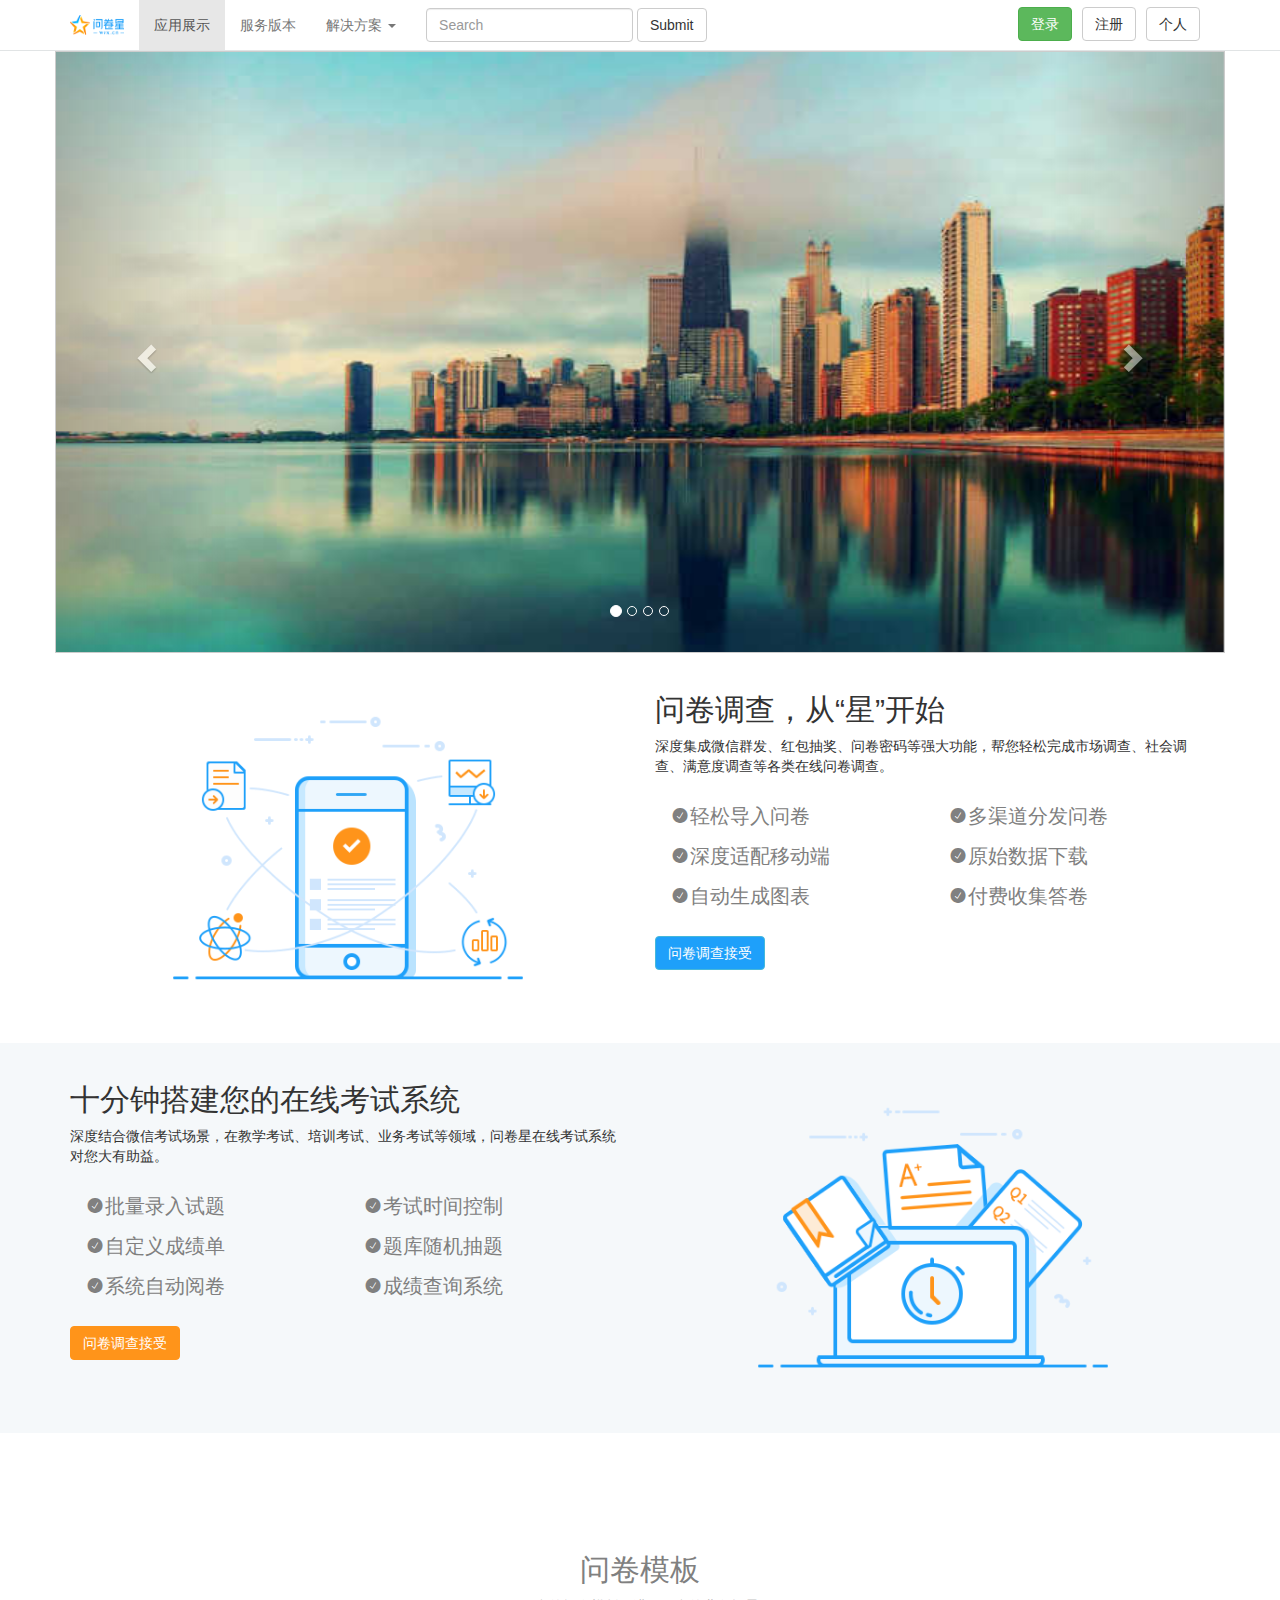
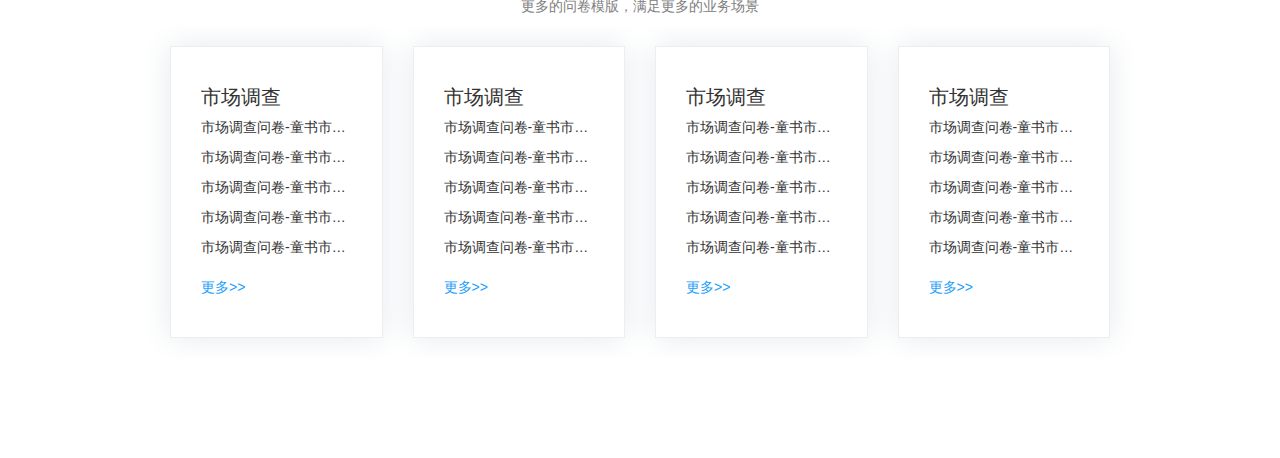
==== commit c00b54eb: "增加轮播图 个人中心" ====
--- a/src/index.html
+++ b/src/index.html
@@ -13,20 +13,16 @@
 </head>
 
 <body>
-   
+
   <div class="head">
     <div class="container">
-      <!-- <div class="headLog">
-        <a href="#">
-          <img src="../src/img/logonew.png" alt="">
-        </a>
-      </div> -->
-
+    
       <nav class="navbar navbar-default">
         <div class="container-fluid">
-     
+
           <div class="navbar-header">
-            <button type="button" class="navbar-toggle collapsed" data-toggle="collapse" data-target="#bs-example-navbar-collapse-1">
+            <button type="button" class="navbar-toggle collapsed" data-toggle="collapse"
+              data-target="#bs-example-navbar-collapse-1">
               <span class="sr-only">Toggle navigation</span>
               <span class="icon-bar"></span>
               <span class="icon-bar"></span>
@@ -36,22 +32,17 @@
               <img src="./img/logonew.png" class="img-responsive logImg" alt="">
             </a>
           </div>
-      
-       
           <div class="collapse navbar-collapse" id="bs-example-navbar-collapse-1">
             <ul class="nav navbar-nav">
               <li class="active"><a href="#">应用展示 <span class="sr-only">(current)</span></a></li>
               <li><a href="#">服务版本</a></li>
               <li class="dropdown">
-                <a href="#" class="dropdown-toggle" data-toggle="dropdown" role="button" aria-haspopup="true" aria-expanded="false">解决方案 <span class="caret"></span></a>
+                <a href="#" class="dropdown-toggle" data-toggle="dropdown" role="button" aria-haspopup="true"
+                  aria-expanded="false">解决方案 <span class="caret"></span></a>
                 <ul class="dropdown-menu">
                   <li><a href="#">员工体验管理</a></li>
                   <li><a href="#">客户体验管理</a></li>
-                  <!-- <li><a href="#">Something else here</a></li>
-                  <li role="separator" class="divider"></li>
-                  <li><a href="#">Separated link</a></li>
-                  <li role="separator" class="divider"></li>
-                  <li><a href="#">One more separated link</a></li> -->
+
                 </ul>
               </li>
             </ul>
@@ -62,18 +53,10 @@
               <button type="submit" class="btn btn-default">Submit</button>
             </form>
             <ul class="nav navbar-nav navbar-right login_box">
-              <li><button  class="btn btn-success loginBtn"><a href="./login.html">登录</a></button></li>
-              <li><button  class="btn btn-default"><a href="./login.html">注册</a></button></li>
-              <!-- <li class="dropdown">
-                <a href="#" class="dropdown-toggle" data-toggle="dropdown" role="button" aria-haspopup="true" aria-expanded="false">Dropdown <span class="caret"></span></a>
-                <ul class="dropdown-menu">
-                  <li><a href="#">Action</a></li>
-                  <li><a href="#">Another action</a></li>
-                  <li><a href="#">Something else here</a></li>
-                  <li role="separator" class="divider"></li>
-                  <li><a href="#">Separated link</a></li>
-                </ul>
-              </li> -->
+              <li><button class="btn btn-success loginBtn"><a href="./login.html">登录</a></button></li>
+              <li><button class="btn btn-default"><a href="./login.html">注册</a></button></li>
+              <li><button class="btn btn-default"><a href="./profile.html">个人</a></button></li>
+       
             </ul>
           </div>
         </div>
@@ -82,6 +65,44 @@
     </div>
   </div>
 
+  <div class="banner container">
+   <div class="row">
+    <div class="clo-xs-12">
+      <div class="carousel slide" id="carousel-example-generic" data-ride="carousel" data-interval="5000">
+        <ol class="carousel-indicators">
+            <li data-target="#carousel-example-generic" data-slide-to="0" class="active"></li>
+            <li data-target="#carousel-example-generic" data-slide-to="1"></li>
+            <li data-target="#carousel-example-generic" data-slide-to="2"></li>
+            <li data-target="#carousel-example-generic" data-slide-to="3"></li>
+          </ol>
+          <div class="carousel-inner">
+            <div class="item active">
+              <img src="img/banner_item1.jpg">
+            </div>
+            <div class="item">
+              <img src="img/banner_item2.jpg">
+            </div>
+            <div class="item">
+              <img src="img/banner_item1.jpg">
+            </div>
+            <div class="item">
+              <img src="img/banner_item2.jpg">
+            </div>
+          </div>
+          <a class="left carousel-control" href="#carousel-example-generic" role="button" data-slide="prev">
+            <span class="glyphicon glyphicon-chevron-left"></span>
+         </a>
+         <a class="right carousel-control" href="#carousel-example-generic" role="button" data-slide="next">
+            <span class="glyphicon glyphicon-chevron-right"></span>
+          </a>
+      </div>
+
+    </div>
+
+
+   </div>
+
+  </div>
 
   <div class="banner_item">
     <div class="container">
@@ -129,7 +150,7 @@
           <button type="button" class="btn btn-info orange_btn">问卷调查接受</button>
         </div>
 
-     
+
       </div>
     </div>
 
--- a/src/css/index.css
+++ b/src/css/index.css
@@ -68,14 +68,25 @@
 .container-fluid {
 	padding: 0;
 }
-/* .banner */
+.banner{
+  border: 1px solid #ccc;
+  /* height: 300px; */
 
-/* .banner {
-	background: url(../img/banner.jpg) no-repeat;
-	background-size: 100% 100%;
-	height: 800px;
-	margin-bottom: 50px;
-} */
+}
+
+.banner .carousel-inner img{
+  width: 100%;
+  max-height: 600px;
+  display: block;
+}
+.banner #carousel-example-generic{
+  height: 100%; 
+
+}
+.banner #carousel-example-generic img{
+  height: 100%; 
+
+}
 @media screen and (max-width: 991px) {
 	.banner_item button {
 		margin: 0 auto;
